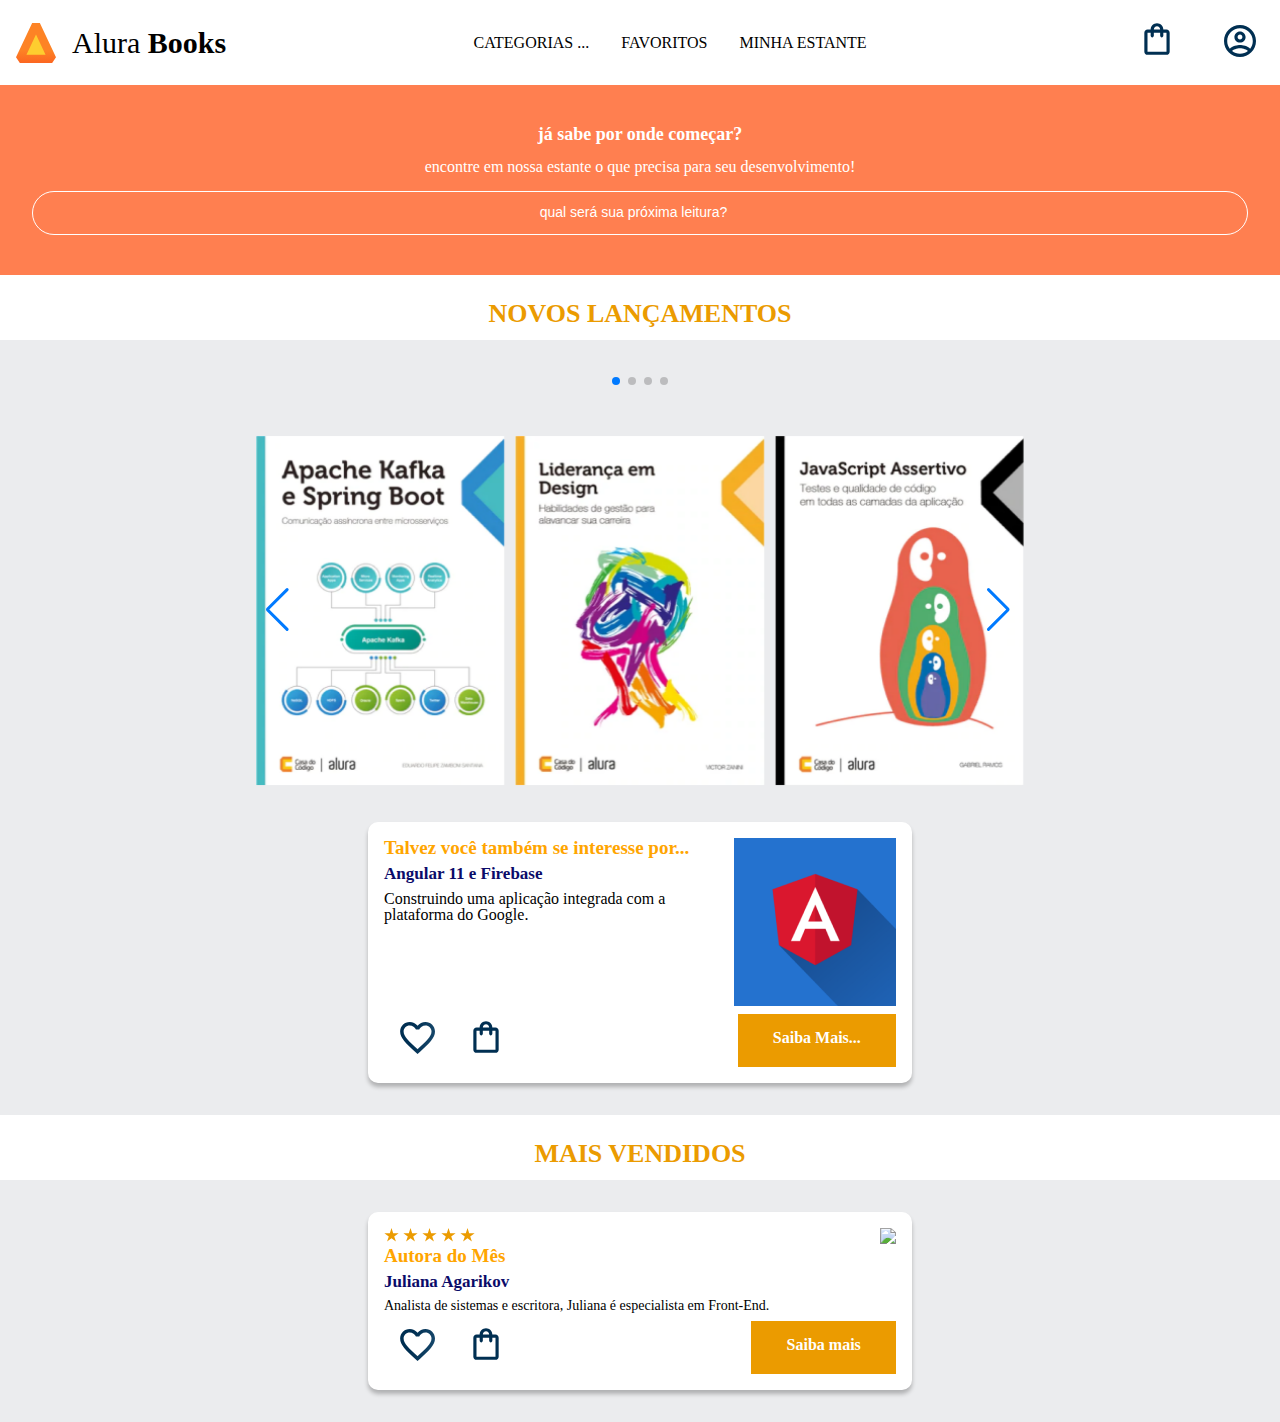
==== Alura_booksNicolas2c/index.html @ 605a83c2 "Add files via upload" ====
<!DOCTYPE html>
<html lang="pt-br">

<head>
    <meta charset="UTF-8">
    <meta http-equiv="X-UA-Compatible" content="IE=edge">
    <meta name="viewport" content="width=device-width, initial-scale=1.0">
    <title> Alura books Nicolas </title>
    <link rel="stylesheet" href="https://unpkg.com/swiper@8/swiper-bundle.min.css" />
    <link rel="stylesheet" href="reset.css">
    <link rel="stylesheet" href="styles.css">
</head>

<body>
    <header class="cabeçalho">
        <div class="container">
            <input type="checkbox" id="menu" class="container__botao">
            <label for="menu" class="container__rotulo">
                <span class="cabeçalho__menu-hamburguer container__imagem"></span>
            </label>
            <ul class="lista-menu">
                <li class="lista-menu__titulo">Categorias</li>
                <li class="lista-menu__item">
                    <a href="#" class="lista-menu__link">Aventura</a>
                </li>
                <li class="lista-menu__item">
                    <a href="#" class="lista-menu__link">Biografia</a>
                </li>
                <li class="lista-menu__item">
                    <a href="#" class="lista-menu__link">Ficção Científica</a>
                </li>
                <li class="lista-menu__item">
                    <a href="#" class="lista-menu__link">Romance</a>
                </li>
                <li class="lista-menu__item">
                    <a href="#" class="lista-menu__link">Vestibular</a>
                </li>
            </ul>
            <img src="img/Logo.svg" alt="Logo da AluraBooks" class="container__imagem">
            <h1 class="container__titulo"> Alura <b class="container__titulo--negrito">Books </b> </h1><!---->
        </div>


        <ul class="opções">
            <input type="checkbox" id="opções-menu" class="opções__botão">
            <label for="opções-menu" class="opções__rotulo">
                <li class="opções__item"> Categorias ...</li>
            </label>
            <ul class="lista-menu"> <!-- essa lista e identica a do menu hamburguer -->
                <li class="lista-menu__item">
                    <a href="#" class="lista-menu__link">Programação</a>
                </li>
                <li class="lista-menu__item">
                    <a href="#" class="lista-menu__link">Front-end</a>
                </li>
                <li class="lista-menu__item">
                    <a href="#" class="lista-menu__link">Infraestrutura</a>
                </li>
                <li class="lista-menu__item">
                    <a href="#" class="lista-menu__link">Business</a>
                </li>
                <li class="lista-menu__item">
                    <a href="#" class="lista-menu__link">Design & UX</a>
                </li>
            </ul>
            <li class="opções__item"><a href="#" class="opções__link">Favoritos</a></li>
            <li class="opções__item"><a href="#" class="opções__link">Minha estante</a></li>
        </ul>

        <div class="container">
            <a href="#"><img src="img/Favoritos.svg" alt=""
                    class="container__imagem container__imagem-transparente"></a><!-- add img transparente class-->
            <a href="#"><img src="img/Compras.svg" alt="" class="container__imagem"></a>
            <p class="container__texto"> Minhas Compras </p>
            <a href="#"><img src="img/Usuário.svg" alt="" class="container__imagem"></a>
            <p class="container__texto"> Meu Perfil </p>
        </div>
    </header>

    <section class="banner">
        <h2 class="banner__titulo">já sabe por onde começar?</h2>
        <p class="banner__texto">
            encontre em nossa estante o que precisa para seu desenvolvimento!
        </p>
        <input type="search" class="banner__pesquisa" name="" placeholder="qual será sua próxima leitura?">
    </section>

    <section class="carrossel">
        <h2 class="carrossel__titulo">Novos lançamentos</h2>
        <div class="carrossel__container">
            <div class="swiper">
                <div class="swiper-pagination"></div>

                <div class="swiper-wrapper">
                    <!-- Slides -->
                    <div class="swiper-slide"><img src="img/ApacheKafka.png"
                            alt="Livro sobre apache kafka e spring boot da alura books"></div>
                    <div class="swiper-slide"><img src="img/Liderança.png"
                            alt="Livro sobre liderança em design da alura books"></div>
                    <div class="swiper-slide"><img src="img/Javascript.png"
                            alt="Livro sobre javascript assertivo da alurabooks"></div>
                    <div class="swiper-slide"><img src="img/Guia Front-end.png" alt="Livro Guia front end"></div>
                    <div class="swiper-slide"><img src="img/Portugol.png" alt="Livro sobre portugol"></div>
                    <div class="swiper-slide"><img src="img/ApacheKafka.png" alt="livro sobre acessibilidade"></div>
                </div>

                <!-- If we need navigation buttons -->
                <div class="swiper-button-prev"></div>
                <div class="swiper-button-next"></div>
            </div>
            <div class="card">
                <div class="card__descricao">
                    <div class="descricao">
                        <h3 class="descricao__titulo">Talvez você também se interesse por...</h3>
                        <h2 class="descricao__titulo-livro">Angular 11 e Firebase</h2>
                        <p class="descriao__texto">
                            Construindo uma aplicação integrada com a plataforma do Google.
                        </p>
                    </div>
                    <img src="img/Angular.png" class="descricao__imagem">
                </div>
                <!--Segunda linha-->
                <!-- Segunda linha -->
                <div class= "card__botoes">
                    <!-- Primeira coluna -->
                    <ul class= "botoes">
                        <li class= "botoes__item"><img src= "img/Favoritos.svg"  alt= "Favoritar livro"></li>
                        <li class= "botoes__item"><img src= "img/Compras.svg"  alt= "Adicionar no carrinho de compras"></li>
                    </ul>
                    <a href="#" class="botoes__ancora">Saiba Mais...</a>
                    </div>
            </div>

    </section>

<section class="carrossel">
    <h2 class="carrossel__titulo">Mais vendidos</h2>
        <div class="carrossel__container">
            <div class="card">
                <!-- 1º linha -->
                <div class="card__descricao">
                    <!-- 1º coluna -->
                    <div class="descrição">
                        <img src="img/Estrelinhas.svg" alt="Avaliação 5 estrelas">
                        <h3 class="descricao__titulo">Autora do Mês</h3>
                        <h2 class="descricao__titulo-livro">Juliana Agarikov</h2>
                        <p class="descricao__texto">Analista de sistemas e escritora, Juliana é especialista em
                            Front-End.
                        </p>
                    </div>
                    <!-- 2º coluna -->
                    <img src="img/Escritora.svg" class="descrição__imagem">
                </div>

                <!-- 2º linha -->
                <div class="card__botoes">
                    <!-- 1º coluna -->
                    <ul class="botoes">
                        <li class="botoes__item"><img src="img/Favoritos.svg" alt="Favoritar livro"></li>
                        <li class="botoes__item"><img src="img/Compras.svg" alt="Adicionar no carrinho de compras"></li>
                    </ul>
                    <!-- 2º coluna -->
                    <a href="#" class="botoes__ancora">Saiba mais</a>
                </div>
            </div>
        </div>
    </div>
</section>

    <script src="https://unpkg.com/swiper@8/swiper-bundle.min.js"></script>
    <script>
        const swiper = new Swiper('.swiper', {
            spaceBetween: 10,
            slidesPerView: 3,
            pagination: {
                el: '.swiper-pagination',
                type: 'bullets',
            },
        });
    </script>



</body>

</html>
---- Alura_booksNicolas2c/styles.css ----
@import url(style/header.css);
@import url(style/banner.css);
@import url(style/carrossel.css);
:root{
    --cor-de-fundo:#EBECEE;/*colocar todas as cores na aula 2*/
    --branco: #ffffff;
    --laranja: #EB9B00;
    --azul-degrade: darkblue;
    --azul: #002F52;
    --preto: #000000;
    --cinza: #474646;
    --cinza-claro: #858585;
    --azul: #002f52;

}

body{
    background-color: var(--cor-de-fundo);
}
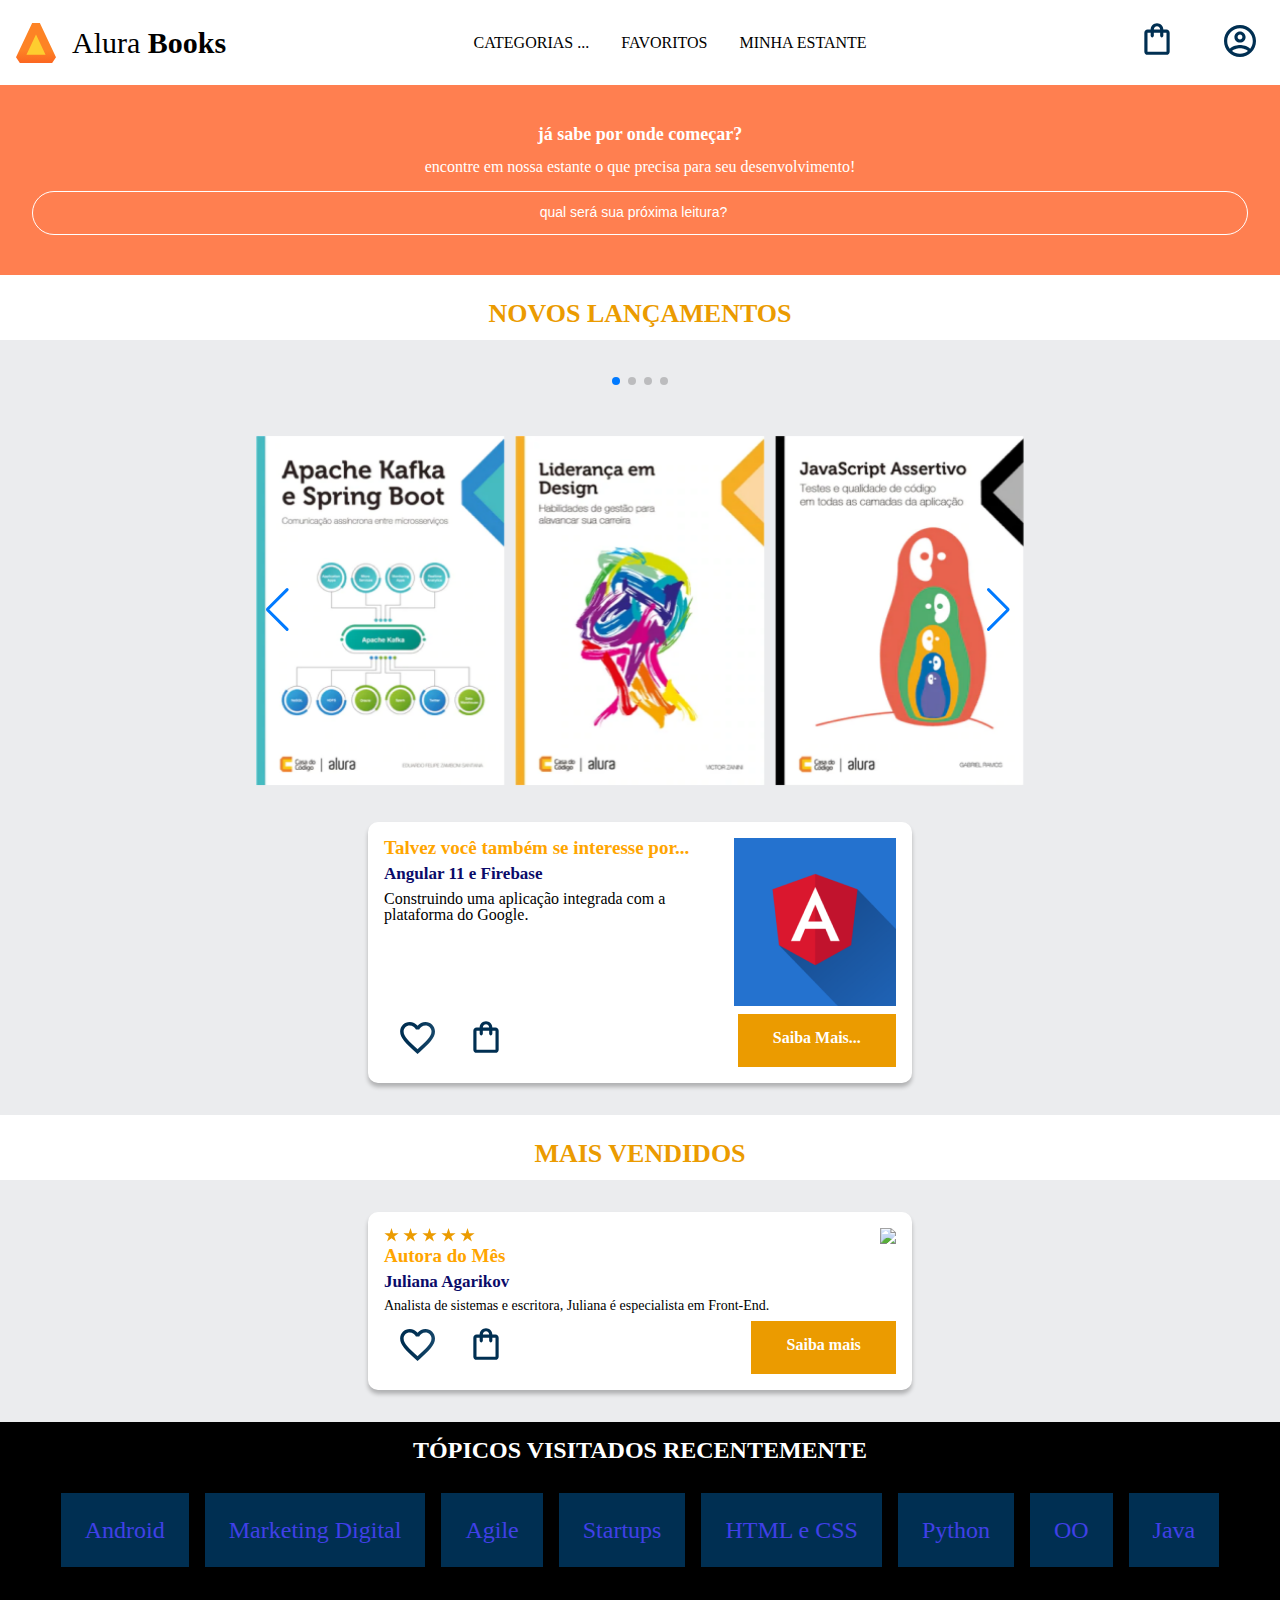
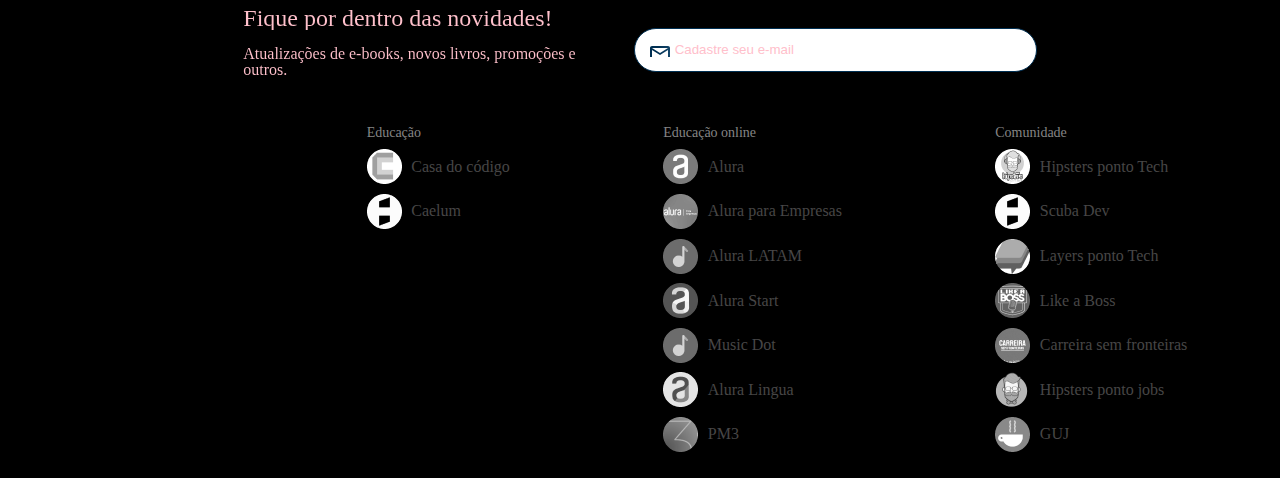
==== commit bd51695b: "Add files via upload" ====
--- a/Alura_booksNicolas2c/index.html
+++ b/Alura_booksNicolas2c/index.html
@@ -167,6 +167,126 @@
     </div>
 </section>
 
+<section class="tópicos">
+    <h2 class="tópicos__titulo">TÓPICOS VISITADOS RECENTEMENTE</h2>
+        <ul class="tópicos__lista">
+            <li class="tópicos__item">
+                <a href="#" class="tópicos__link">Android</a>
+            </li>
+            <li class="tópicos__item">
+                <a href="#" class="tópicos__link"> Marketing Digital </a>
+            </li>
+            <li class="tópicos__item">
+                <a href="#" class="tópicos__link">Agile</a>
+            </li>
+            <li class="tópicos__item">
+                <a href="#" class="tópicos__link">Startups</a>
+            </li>
+            <li class="tópicos__item">
+                <a href="#" class="tópicos__link">HTML e CSS</a>
+            </li>
+            <li class="tópicos__item">
+                <a href="#" class="tópicos__link">Python</a>
+            </li>
+            <li class="tópicos__item">
+                <a href="#" class="tópicos__link">OO</a>
+            </li>
+            <li class="tópicos__item">
+                <a href="#" class="tópicos__link">Java</a>
+            </li>
+        </ul>
+</section>
+
+
+<section class="contato">
+    <div class="contato__descrição">
+        <h2 class="contato__titulo">Fique por dentro das novidades!</h2>
+        <p class="contato__texto">Atualizações de e-books, novos livros, promoções e outros.</p>
+    </div>
+    <input type="email" placeholder="Cadastre seu e-mail" class="contato__email">
+</section>
+
+
+<footer class="rodapé">
+    <h2 class="rodapé__titulo">Grupo Alura</h2>
+        <ul class="lista-rodapé">
+            <li class="lista-rodapé__titulo">Educação</li>
+            <li class="lista-rodapé__item">
+                <img src="img/CasaDoCodigo.png" alt="Logo da casa do código">
+                <a href="#" class="lista-rodapé__link">Casa do código</a>
+            </li>
+            <li class="lista-rodapé__item">
+                <img src="img/Caelum.png" alt="Logo da caelum">
+                <a href="#" class="lista-rodapé__link">Caelum</a>
+            </li>
+        </ul>
+        <ul class="lista-rodapé">
+            <li class="lista-rodapé__titulo">Educação online</li>
+            <li class="lista-rodapé__item">
+                <img src="img/Alura.png" alt="Logo da Alura">
+                <a href="#" class="lista-rodapé__link">Alura</a>
+            </li>
+            <li class="lista-rodapé__item">
+                <img src="img/AluraEmpresas.png" alt="Logo da Alura para Empresas">
+                <a href="#" class="lista-rodapé__link">Alura para Empresas</a>
+            </li>
+            <li class="lista-rodapé__item">
+                <img src="img/MusicDot.png" alt="Logo da Music Dot">
+                <a href="#" class="lista-rodapé__link">Alura LATAM</a>
+            </li>
+            <li class="lista-rodapé__item">
+                <img src="img/AluraStart.png" alt="Logo da Alura START">
+                <a href="#" class="lista-rodapé__link">Alura Start</a>
+            </li>
+            <li class="lista-rodapé__item">
+                <img src="img/MusicDot.png" alt="Logo da Music Dot">
+                <a href="#" class="lista-rodapé__link">Music Dot</a>
+            </li>
+            <li class="lista-rodapé__item">
+                <img src="img/AluraLingua.png" alt="Logo da Alura Lingua">
+                <a href="#" class="lista-rodapé__link">Alura Lingua</a>
+            </li>
+            <li class="lista-rodapé__item">
+                <img src="img/PM3.png" alt="Logo da PM3">
+                <a href="#" class="lista-rodapé__link">PM3</a>
+            </li>
+        </ul>
+
+        <ul class="lista-rodapé">
+            <li class="lista-rodapé__titulo">Comunidade</li>
+            <li class="lista-rodapé__item">
+                <img src="img/HipstersTech.png" alt="Logo do Hipsters ponto Tech">
+                <a href="#" class="lista-rodapé__link">Hipsters ponto Tech</a>
+            </li>
+            <li class="lista-rodapé__item">
+                <img src="img/Caelum.png" alt="Logo do Scuba Dev">
+                <a href="#" class="lista-rodapé__link">Scuba Dev</a>
+            </li>
+            <li class="lista-rodapé__item">
+                <img src="img/Layers.png" alt="Logo do Layers ponto Tech">
+                <a href="#" class="lista-rodapé__link">Layers ponto Tech</a>
+            </li>
+            <li class="lista-rodapé__item">
+                <img src="img/LikeABoss.png" alt="Logo do Like a Boss">
+                <a href="#" class="lista-rodapé__link">Like a Boss</a>
+            </li>
+            <li class="lista-rodapé__item">
+                <img src="img/CarreiraSemFronteira.png" alt="Logo do Carreira sem fronteiras">
+                <a href="#" class="lista-rodapé__link">Carreira sem fronteiras</a>
+            </li>
+            <li class="lista-rodapé__item">
+                <img src="img/HipstersJobs.png" alt="Logo do Hipsters ponto jobs">
+                <a href="#" class="lista-rodapé__link">Hipsters ponto jobs</a>
+            </li>
+            <li class="lista-rodapé__item">
+                <img src="img/GUJ.png" alt="Logo do GUJ">
+                <a href="#" class="lista-rodapé__link">GUJ</a>
+            </li>
+        </ul>
+</footer>
+
+
+
     <script src="https://unpkg.com/swiper@8/swiper-bundle.min.js"></script>
     <script>
         const swiper = new Swiper('.swiper', {
--- a/Alura_booksNicolas2c/styles.css
+++ b/Alura_booksNicolas2c/styles.css
@@ -1,8 +1,11 @@
-
-
 @import url(style/header.css);
 @import url(style/banner.css);
 @import url(style/carrossel.css);
+@import url(style/topicos.css);
+@import url(style/rodapé.css);
+@import url(style/contato.css);
+
+
 :root{
     --cor-de-fundo:#EBECEE;/*colocar todas as cores na aula 2*/
     --branco: #ffffff;
@@ -20,3 +23,4 @@
     background-color: var(--cor-de-fundo);
 }
 
+
